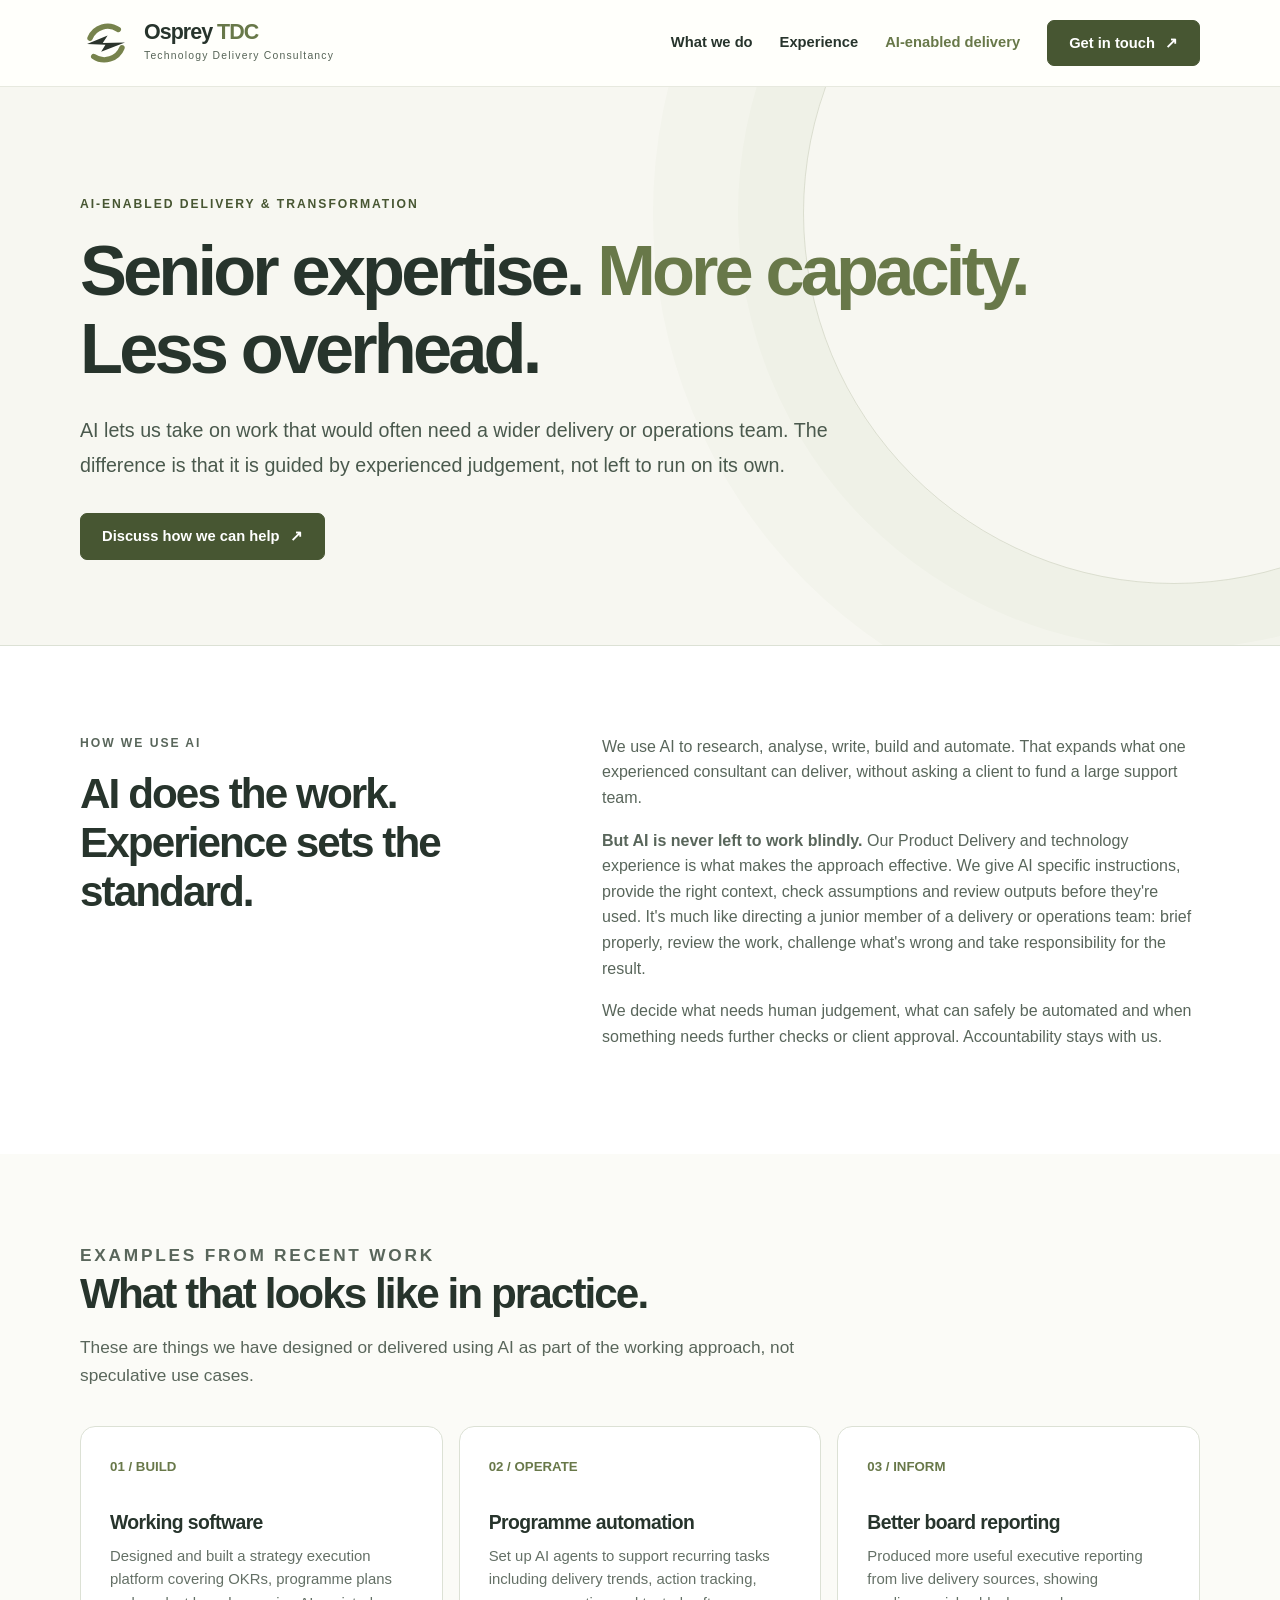
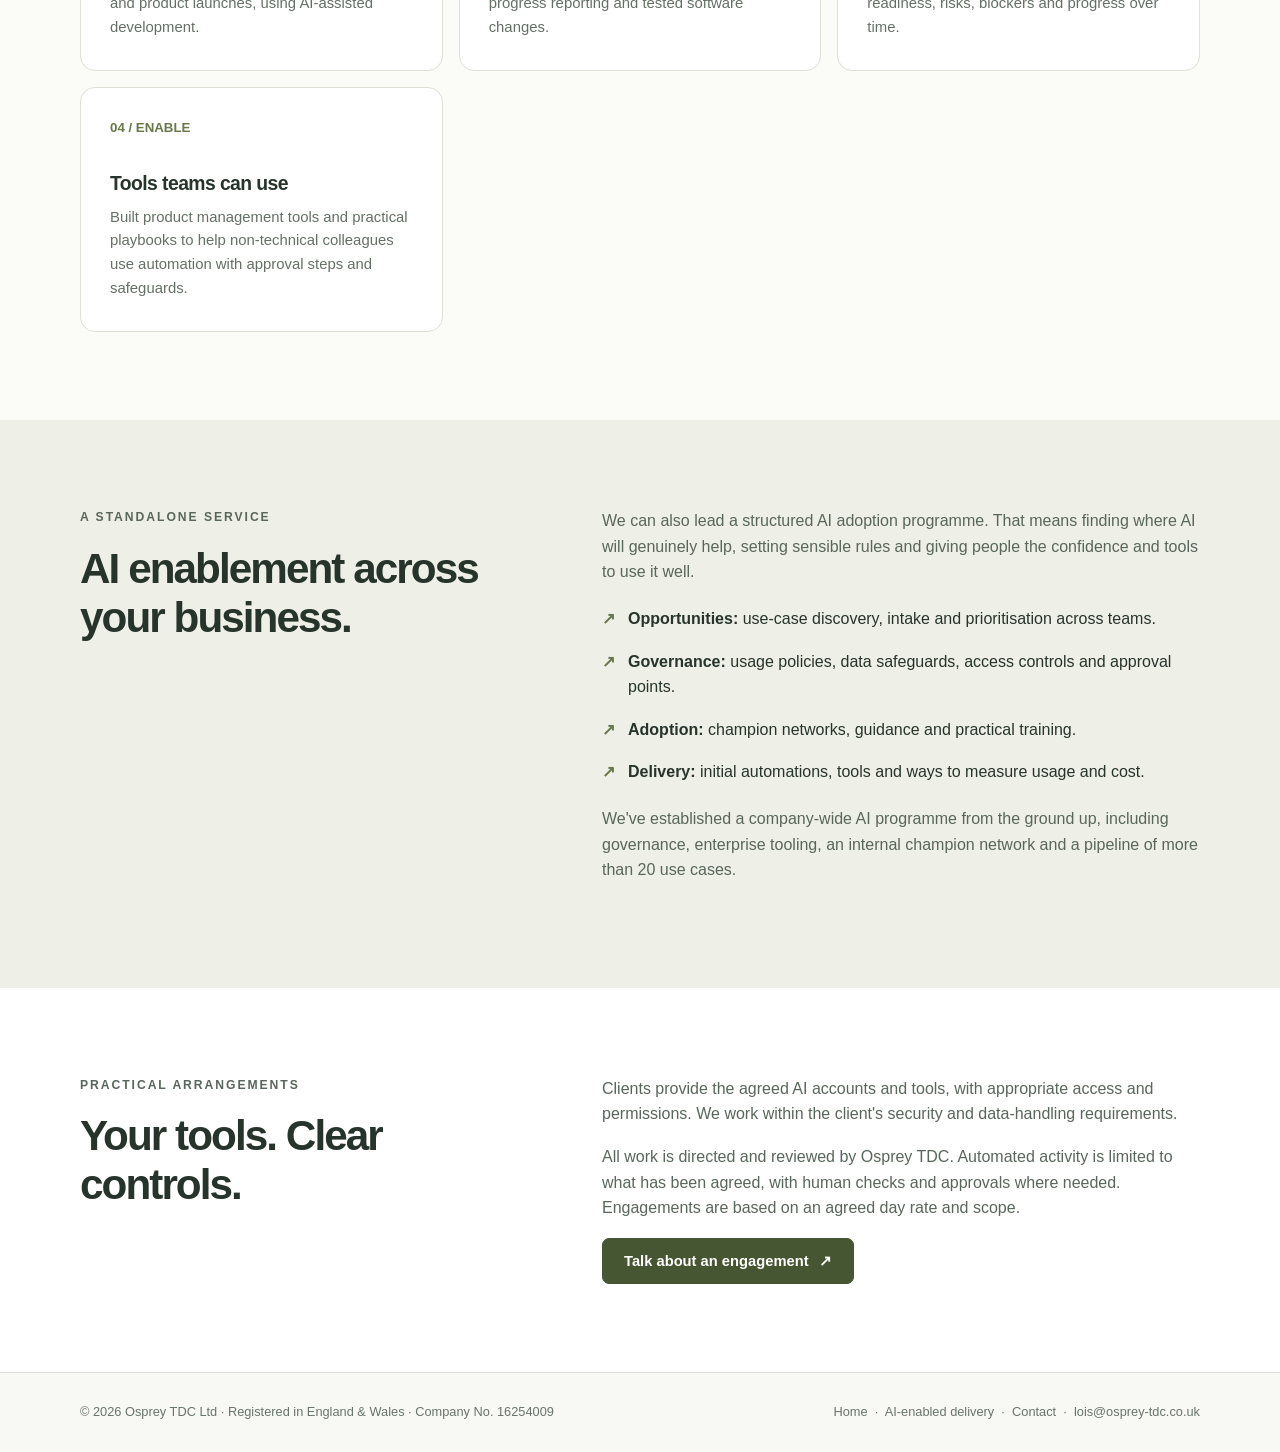
==== ai.html @ f030b1d0 "Updates to site Amends to language and content plus a new page for AI work" ====
<!doctype html>
<html lang="en-GB">
<head>
  <meta charset="utf-8">
  <meta name="viewport" content="width=device-width, initial-scale=1">
  <title>AI-Enabled Delivery & Transformation | Osprey TDC</title>
  <meta name="description" content="Experienced Product Delivery leadership with AI-enabled execution, plus practical AI enablement programmes for growing technology businesses.">
  <meta name="theme-color" content="#f7f7f1">
  <link rel="canonical" href="https://osprey-tdc.co.uk/ai.html">
  <link rel="icon" type="image/svg+xml" href="favicon.svg">
  <link rel="stylesheet" href="styles.css">
</head>
<body>
<a class="skip" href="#main">Skip to content</a>
<header class="header"><div class="container head-inner">
  <a class="brand" href="index.html" aria-label="Osprey TDC home"><img src="logo-mark.svg" alt="" width="52" height="52"><span><span class="brand-main">Osprey <em>TDC</em></span><span class="brand-sub">Technology Delivery Consultancy</span></span></a>
  <nav class="nav" aria-label="Main navigation"><a href="index.html#services">What we do</a><a href="index.html#experience">Experience</a><a href="ai.html" aria-current="page">AI-enabled delivery</a><a class="btn" href="contact.html">Get in touch <span aria-hidden="true">↗</span></a></nav>
</div></header>
<main id="main">
<section class="hero ai-hero"><div class="container">
  <p class="eyebrow">AI-enabled delivery & transformation</p>
  <h1>Senior expertise. <span>More capacity.</span> Less overhead.</h1>
  <p class="hero-desc">AI lets us take on work that would often need a wider delivery or operations team. The difference is that it is guided by experienced judgement, not left to run on its own.</p>
  <div class="actions"><a class="btn" href="contact.html">Discuss how we can help <span aria-hidden="true">↗</span></a></div>
</div></section>
<section class="section" id="approach"><div class="container split"><div><p class="eyebrow">How we use AI</p><h2>AI does the work. Experience sets the standard.</h2></div><div>
  <p>We use AI to research, analyse, write, build and automate. That expands what one experienced consultant can deliver, without asking a client to fund a large support team.</p>
  <p><strong>But AI is never left to work blindly.</strong> Our Product Delivery and technology experience is what makes the approach effective. We give AI specific instructions, provide the right context, check assumptions and review outputs before they're used. It's much like directing a junior member of a delivery or operations team: brief properly, review the work, challenge what's wrong and take responsibility for the result.</p>
  <p>We decide what needs human judgement, what can safely be automated and when something needs further checks or client approval. Accountability stays with us.</p>
</div></div></section>
<section class="section light"><div class="container"><div class="section-heading"><p class="eyebrow">Examples from recent work</p><h2>What that looks like in practice.</h2><p>These are things we have designed or delivered using AI as part of the working approach, not speculative use cases.</p></div>
<div class="services">
  <article class="service"><span class="number">01 / BUILD</span><h3>Working software</h3><p>Designed and built a strategy execution platform covering OKRs, programme plans and product launches, using AI-assisted development.</p></article>
  <article class="service"><span class="number">02 / OPERATE</span><h3>Programme automation</h3><p>Set up AI agents to support recurring tasks including delivery trends, action tracking, progress reporting and tested software changes.</p></article>
  <article class="service"><span class="number">03 / INFORM</span><h3>Better board reporting</h3><p>Produced more useful executive reporting from live delivery sources, showing readiness, risks, blockers and progress over time.</p></article>
  <article class="service"><span class="number">04 / ENABLE</span><h3>Tools teams can use</h3><p>Built product management tools and practical playbooks to help non-technical colleagues use automation with approval steps and safeguards.</p></article>
</div></div></section>
<section class="section olive-wash"><div class="container split"><div><p class="eyebrow">A standalone service</p><h2>AI enablement across your business.</h2></div><div>
  <p>We can also lead a structured AI adoption programme. That means finding where AI will genuinely help, setting sensible rules and giving people the confidence and tools to use it well.</p>
  <ul class="checks">
    <li><strong>Opportunities:</strong> use-case discovery, intake and prioritisation across teams.</li>
    <li><strong>Governance:</strong> usage policies, data safeguards, access controls and approval points.</li>
    <li><strong>Adoption:</strong> champion networks, guidance and practical training.</li>
    <li><strong>Delivery:</strong> initial automations, tools and ways to measure usage and cost.</li>
  </ul>
  <p>We've established a company-wide AI programme from the ground up, including governance, enterprise tooling, an internal champion network and a pipeline of more than 20 use cases.</p>
</div></div></section>
<section class="section"><div class="container split"><div><p class="eyebrow">Practical arrangements</p><h2>Your tools. Clear controls.</h2></div><div>
  <p>Clients provide the agreed AI accounts and tools, with appropriate access and permissions. We work within the client's security and data-handling requirements.</p>
  <p>All work is directed and reviewed by Osprey TDC. Automated activity is limited to what has been agreed, with human checks and approvals where needed. Engagements are based on an agreed day rate and scope.</p>
  <a class="btn" href="contact.html">Talk about an engagement <span aria-hidden="true">↗</span></a>
</div></div></section>
</main>
<footer class="footer"><div class="container footer-inner"><span>© 2026 Osprey TDC Ltd · Registered in England &amp; Wales · Company No. 16254009</span><span><a href="index.html">Home</a> &nbsp;·&nbsp; <a href="ai.html">AI-enabled delivery</a> &nbsp;·&nbsp; <a href="contact.html">Contact</a> &nbsp;·&nbsp; <a href="mailto:lois@osprey-tdc.co.uk">lois@osprey-tdc.co.uk</a></span></div></footer>
</body>
</html>
---- styles.css ----
:root{--ink:#27342c;--ink2:#3b473e;--olive:#687849;--olive-dark:#475632;--cream:#f7f7f1;--cream2:#eeefe6;--paper:#fff;--line:#dce1d5;--muted:#657267;--radius:15px;--max:1120px;--shadow:0 22px 70px rgba(32,49,32,.07)}
*{box-sizing:border-box}html{scroll-behavior:smooth}body{margin:0;background:var(--paper);color:var(--ink);font-family:Inter,ui-sans-serif,-apple-system,BlinkMacSystemFont,"Segoe UI",sans-serif;line-height:1.6;-webkit-font-smoothing:antialiased}a{color:inherit}a:focus-visible,button:focus-visible{outline:3px solid var(--olive);outline-offset:4px} .container{width:min(calc(100% - 44px),var(--max));margin-inline:auto}.skip{position:absolute;top:-100px;left:16px;padding:10px;background:white;z-index:100}.skip:focus{top:10px}.eyebrow{text-transform:uppercase;font-size:.76rem;letter-spacing:.16em;font-weight:750;color:var(--olive-dark);margin:0 0 18px}.header{position:sticky;top:0;z-index:10;background:rgba(255,255,251,.95);backdrop-filter:blur(13px);border-bottom:1px solid #e7e9df}.head-inner{height:86px;display:flex;align-items:center;justify-content:space-between;gap:24px}.brand{display:inline-flex;align-items:center;gap:12px;text-decoration:none;white-space:nowrap}.brand img{width:52px;height:52px}.brand-main{display:block;font-size:1.34rem;letter-spacing:-.045em;font-weight:790;line-height:1.05}.brand-main em{font-style:normal;color:var(--olive)}.brand-sub{display:block;margin-top:4px;font-size:.65rem;letter-spacing:.115em;color:#566457}.nav{display:flex;align-items:center;gap:27px}.nav a{font-size:.92rem;text-decoration:none;font-weight:630}.nav a:not(.btn):hover{color:var(--olive)}.nav a[aria-current=page]:not(.btn){color:var(--olive-dark)}.btn{display:inline-flex;justify-content:center;align-items:center;gap:10px;background:var(--olive-dark);color:white!important;padding:12px 21px;border:1px solid var(--olive-dark);border-radius:7px;font-weight:710;font-size:.92rem;text-decoration:none;line-height:1.4;transition:background .2s,transform .2s}.btn:hover{background:var(--ink);transform:translateY(-1px)}.btn.secondary{background:transparent;color:var(--ink)!important;border-color:#aab39b}.btn.secondary:hover{background:#f1f3eb}.hero{position:relative;overflow:hidden;background:var(--cream);padding:108px 0 96px;border-bottom:1px solid var(--line)}.hero:after{content:"";position:absolute;right:-265px;top:-245px;height:740px;width:740px;border:1px solid rgba(104,120,73,.2);border-radius:50%;box-shadow:0 0 0 65px rgba(104,120,73,.025),0 0 0 150px rgba(104,120,73,.025);pointer-events:none}.hero .container{position:relative;z-index:1}.hero h1{font-size:clamp(2.65rem,5.5vw,5.1rem);line-height:1.1;letter-spacing:-.055em;max-width:950px;margin:0 0 26px;font-weight:760}.hero h1 span{color:var(--olive)}.hero-desc{font-size:clamp(1.05rem,1.65vw,1.23rem);max-width:730px;color:#4a594d;margin:0 0 31px;line-height:1.75}.actions{display:flex;flex-wrap:wrap;gap:12px}.proof{border-top:1px solid #dce1d5;margin-top:56px;padding-top:26px;display:grid;grid-template-columns:repeat(3,1fr);gap:28px;max-width:880px}.proof strong{font-size:1.55rem;line-height:1.2;display:block;letter-spacing:-.04em}.proof small{font-size:.84rem;color:var(--muted);display:block;margin-top:6px}.section{padding:88px 0}.section.light{background:#fbfbf7}.section.olive-wash{background:var(--cream2)}.section-heading{max-width:780px;margin-bottom:37px}.section-heading h2,.section h2{font-size:clamp(2.05rem,3.3vw,3.25rem);line-height:1.16;letter-spacing:-.046em;margin:0 0 15px}.section-heading p,.lede{font-size:1.08rem;color:#59665b;margin:0;max-width:790px}.services{display:grid;grid-template-columns:repeat(3,minmax(0,1fr));gap:16px}.service{border:1px solid var(--line);padding:29px;background:white;border-radius:var(--radius);min-height:245px}.number{display:block;color:var(--olive);font-size:.83rem;font-weight:750;margin-bottom:32px}.service h3{margin:0 0 11px;font-size:1.21rem;letter-spacing:-.03em;line-height:1.25}.service p{color:#647066;margin:0;font-size:.93rem}.split{display:grid;grid-template-columns:.85fr 1.15fr;gap:80px;align-items:start}.split p{color:#59665b;margin:0 0 17px}.checks{padding:0;margin:21px 0;list-style:none;display:grid;gap:17px}.checks li{padding-left:26px;position:relative}.checks li:before{content:'↗';position:absolute;left:0;color:var(--olive);font-weight:bold}.work{display:grid;grid-template-columns:1.3fr 1fr 1fr;gap:16px}.work-card{padding:28px;border:1px solid var(--line);border-radius:var(--radius);background:white}.work-card.feature{background:#eef0e5;border-color:#d5dbca}.work-card .meta{color:var(--olive-dark);text-transform:uppercase;letter-spacing:.12em;font-size:.73rem;font-weight:760}.work-card h3{font-size:1.35rem;letter-spacing:-.035em;line-height:1.25;margin:12px 0}.work-card p{font-size:.93rem;color:#5b695c;margin:0 0 14px}.work-card ul{padding-left:19px;color:#48574a;font-size:.9rem;margin:10px 0 0}.work-card li{margin:0 0 10px}.work-card .foot{font-size:.76rem;color:#647064;margin-top:14px}.credentials{display:grid;grid-template-columns:1fr 1fr;gap:25px;align-items:stretch}.credentials .panel{padding:32px;border-radius:var(--radius);border:1px solid var(--line);background:white}.credentials h3{margin:0 0 14px;font-size:1.45rem;letter-spacing:-.035em}.credentials p{margin:0;color:#5a675b}.credentials .fact{font-weight:760;color:var(--ink);margin-bottom:16px}.engagement{display:grid;grid-template-columns:1fr 1fr;gap:45px;align-items:center}.engagement p{color:#59675c}.terms{background:white;border:1px solid var(--line);border-radius:var(--radius);padding:15px 27px}.term{padding:19px 0;border-bottom:1px solid var(--line)}.term:last-child{border-bottom:0}.term strong{display:block;font-size:1rem}.term span{display:block;color:var(--muted);font-size:.92rem;margin-top:4px}.cta{background:var(--ink);color:white;padding:64px 0}.cta-inner{display:flex;align-items:center;justify-content:space-between;gap:25px}.cta h2{font-size:clamp(1.8rem,3vw,2.8rem);line-height:1.2;letter-spacing:-.04em;max-width:700px;margin:0}.cta p{color:#d4dfd5;margin:11px 0 0}.cta .btn{background:#e7eccf;color:var(--ink)!important;border-color:#e7eccf;white-space:nowrap}.footer{background:#f8f9f4;border-top:1px solid var(--line);padding:29px 0}.footer-inner{display:flex;justify-content:space-between;align-items:center;gap:20px;flex-wrap:wrap;color:#68756a;font-size:.8rem}.footer a{text-decoration:none}.footer a:hover{text-decoration:underline}.contact-hero{padding:110px 0 95px;background:var(--cream);min-height:65vh}.contact-hero h1{font-size:clamp(2.7rem,5vw,4.8rem);letter-spacing:-.055em;line-height:1.1;margin:0 0 22px}.contact-grid{display:grid;grid-template-columns:1.1fr .9fr;gap:60px;align-items:start}.contact-copy>p:not(.eyebrow){font-size:1.11rem;color:#59665b;max-width:600px}.email-block{background:white;border:1px solid var(--line);border-radius:var(--radius);padding:30px;box-shadow:var(--shadow)}.email-block h2{font-size:1.35rem;margin:0 0 10px}.email-block p{color:var(--muted);margin:0 0 22px}.email-block .email{display:block;word-break:break-word;font-weight:740;font-size:1.08rem;margin-bottom:20px;color:var(--ink)}.small{font-size:.83rem!important}.print-only{display:none}@media(max-width:800px){.head-inner{height:74px}.nav{gap:16px}.nav a{font-size:.83rem}.nav a[href="index.html#experience"]{display:none}.hero{padding:78px 0 72px}.proof{grid-template-columns:1fr 1fr}.services,.work{grid-template-columns:1fr 1fr}.work-card.feature{grid-column:span 2}.split{grid-template-columns:1fr;gap:27px}.engagement,.contact-grid{grid-template-columns:1fr;gap:27px}.cta-inner{align-items:start;flex-direction:column}.section{padding:64px 0}}@media(max-width:550px){.container{width:min(calc(100% - 32px),var(--max))}.brand{gap:7px}.brand img{width:42px;height:42px}.brand-main{font-size:1.1rem}.brand-sub{font-size:.48rem}.nav{gap:10px}.nav a[href="index.html#services"]{display:none}.nav a.btn{padding:9px 12px}.hero{padding:66px 0}.hero h1{font-size:2.65rem}.proof{grid-template-columns:1fr;gap:15px}.proof>div{border-bottom:1px solid #dce1d5;padding-bottom:12px}.services,.work,.credentials{grid-template-columns:1fr}.work-card.feature{grid-column:auto}.section{padding:55px 0}.service{min-height:auto}.cta{padding:49px 0}.contact-hero{padding:70px 0}.email-block{padding:22px}}@media(prefers-reduced-motion:reduce){html{scroll-behavior:auto}*,*:before,*:after{transition:none!important}}@media print{.header,.cta,.footer,.actions{display:none}.section{padding:20px 0}.hero{padding:25px 0}.service,.work-card{break-inside:avoid}}

/* AI capabilities page */
.ai-hero { padding-bottom: 85px; }
.ai-hero .hero-desc { max-width: 790px; }
.nav a[aria-current='page']:not(.btn) { color: var(--olive, #687843); font-weight: 700; }
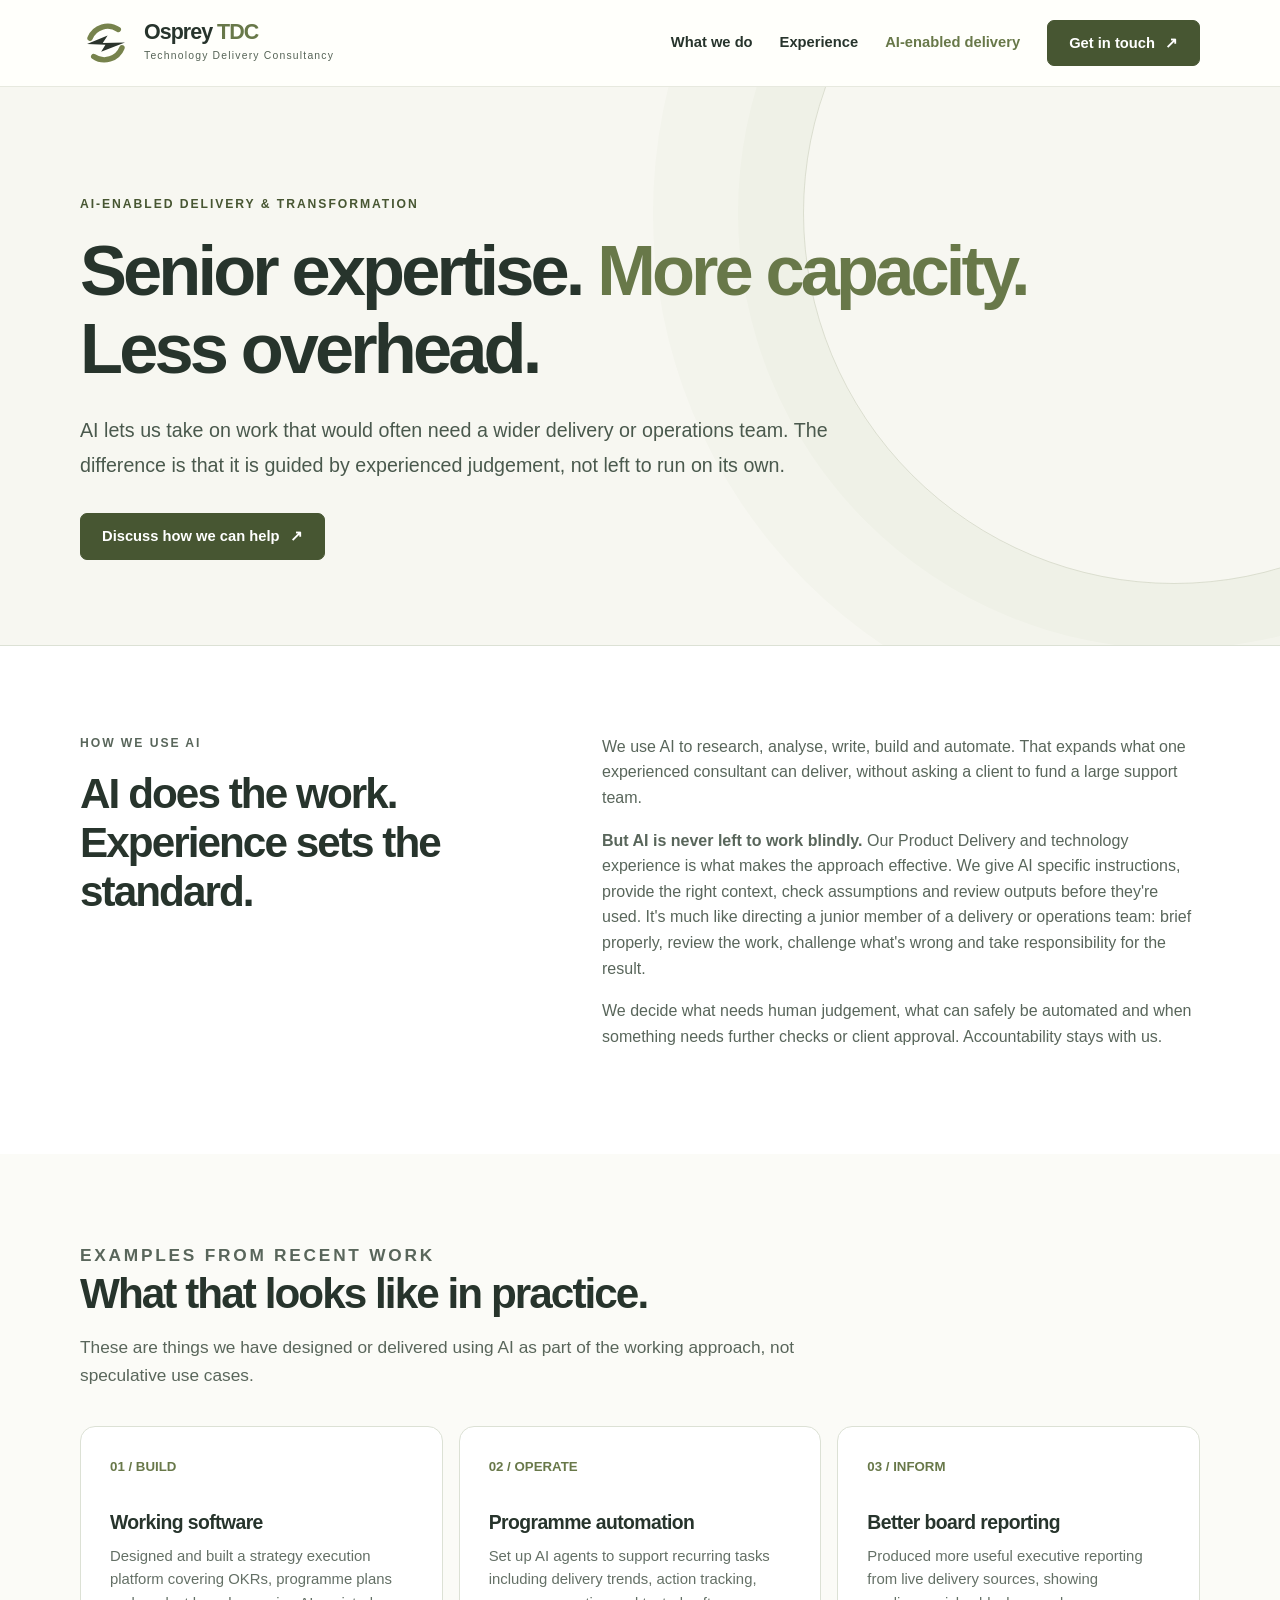
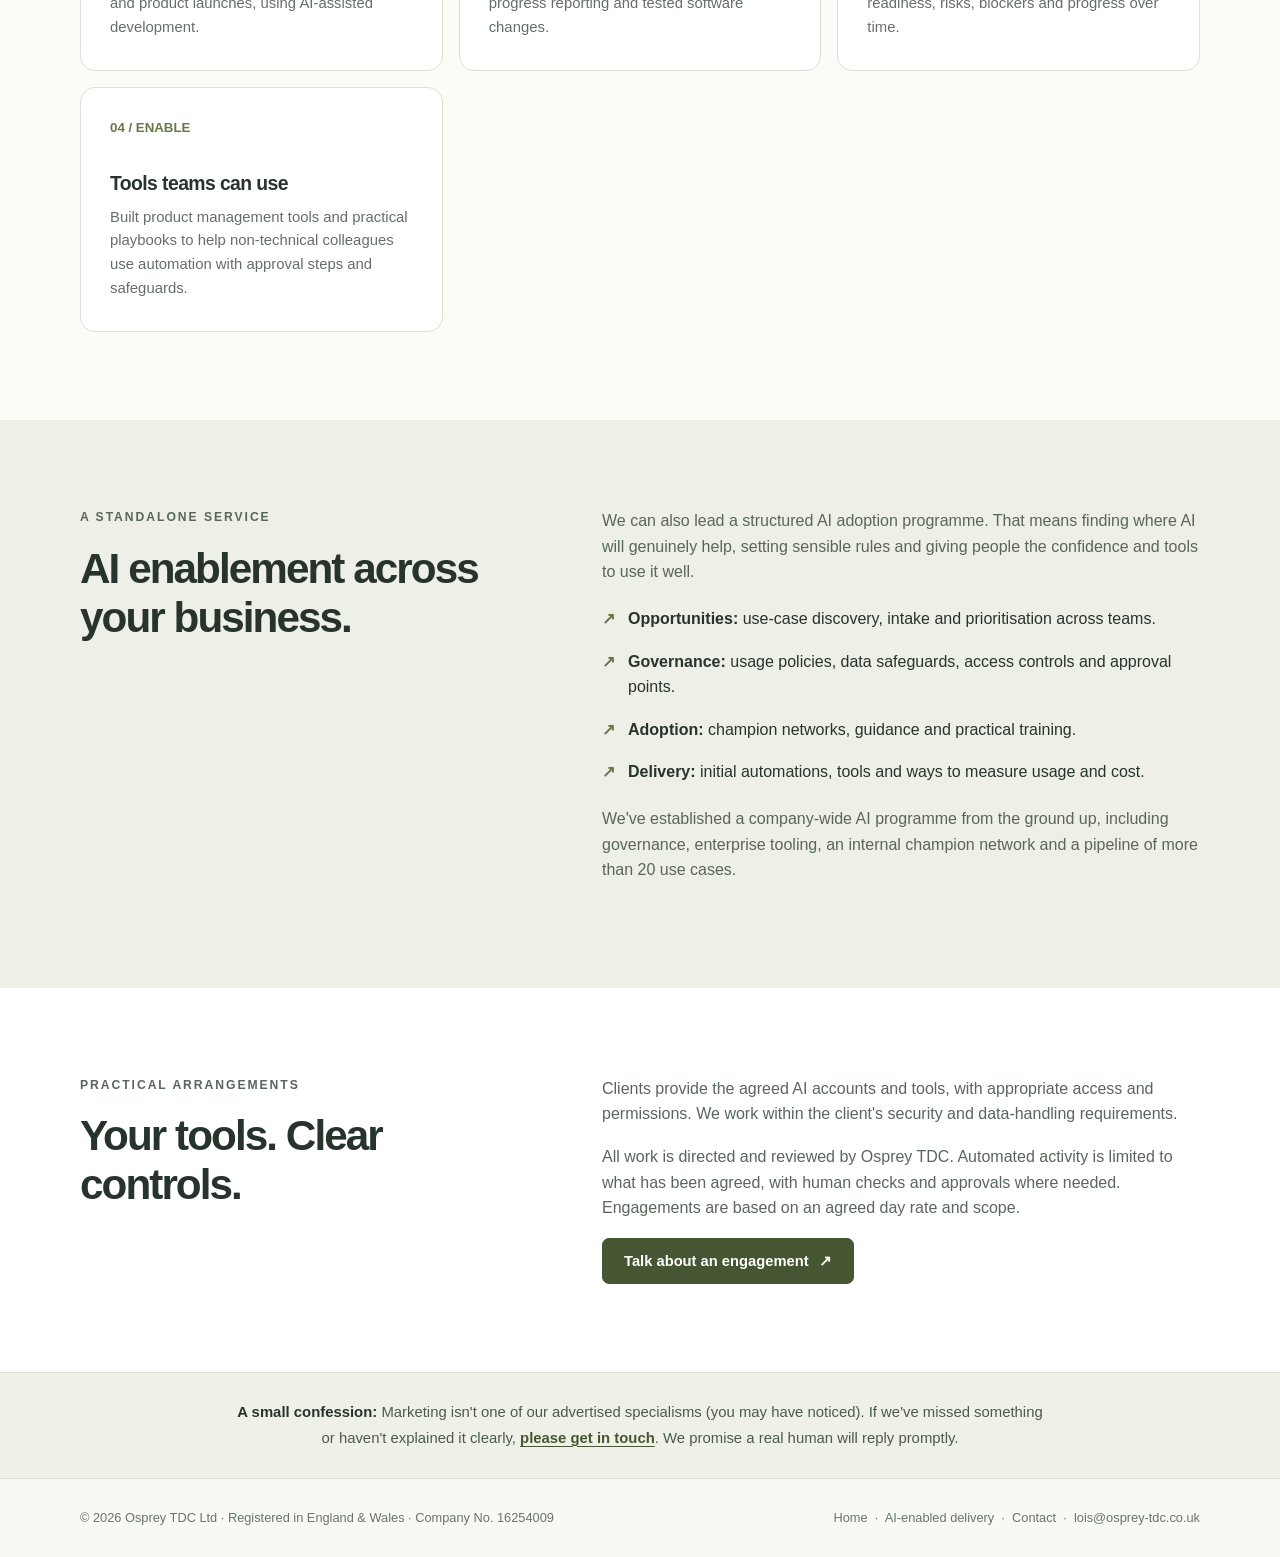
==== commit 54ed9518: "SEO + content changes" ====
--- a/ai.html
+++ b/ai.html
@@ -3,12 +3,20 @@
 <head>
   <meta charset="utf-8">
   <meta name="viewport" content="width=device-width, initial-scale=1">
-  <title>AI-Enabled Delivery & Transformation | Osprey TDC</title>
-  <meta name="description" content="Experienced Product Delivery leadership with AI-enabled execution, plus practical AI enablement programmes for growing technology businesses.">
+  <title>AI-Enabled Delivery & AI Adoption Consulting | Osprey TDC</title>
+  <meta name="description" content="Practical AI-enabled delivery and company-wide AI enablement. Experienced human oversight, automation, working software and clear governance.">
   <meta name="theme-color" content="#f7f7f1">
   <link rel="canonical" href="https://osprey-tdc.co.uk/ai.html">
   <link rel="icon" type="image/svg+xml" href="favicon.svg">
   <link rel="stylesheet" href="styles.css">
+
+  <meta property="og:type" content="website">
+  <meta property="og:site_name" content="Osprey TDC">
+  <meta property="og:title" content="AI-Enabled Delivery & AI Adoption Consulting | Osprey TDC">
+  <meta property="og:description" content="Practical AI-enabled delivery and company-wide AI enablement. Experienced human oversight, automation, working software and clear governance.">
+  <meta property="og:url" content="https://osprey-tdc.co.uk/ai.html">
+  <meta name="twitter:card" content="summary">
+  <script type="application/ld+json">{"@context":"https://schema.org","@type":"Organization","name":"Osprey TDC Ltd","legalName":"Osprey TDC Ltd","url":"https://osprey-tdc.co.uk/","email":"lois@osprey-tdc.co.uk","description":"Independent consultancy specialising in Product Delivery leadership, operating model improvement, transformation and practical AI-enabled execution.","identifier":{"@type":"PropertyValue","propertyID":"UK Companies House","value":"16254009"},"areaServed":"Worldwide","location":{"@type":"Place","address":{"@type":"PostalAddress","addressRegion":"Hampshire","addressCountry":"GB"}}}</script>
 </head>
 <body>
 <a class="skip" href="#main">Skip to content</a>
@@ -51,6 +59,7 @@
   <a class="btn" href="contact.html">Talk about an engagement <span aria-hidden="true">↗</span></a>
 </div></div></section>
 </main>
+<aside class="human-note" aria-label="A note from Osprey TDC"><div class="container"><p><strong>A small confession:</strong> Marketing isn't one of our advertised specialisms (you may have noticed). If we've missed something or haven't explained it clearly, <a href="contact.html">please get in touch</a>. We promise a real human will reply promptly.</p></div></aside>
 <footer class="footer"><div class="container footer-inner"><span>© 2026 Osprey TDC Ltd · Registered in England &amp; Wales · Company No. 16254009</span><span><a href="index.html">Home</a> &nbsp;·&nbsp; <a href="ai.html">AI-enabled delivery</a> &nbsp;·&nbsp; <a href="contact.html">Contact</a> &nbsp;·&nbsp; <a href="mailto:lois@osprey-tdc.co.uk">lois@osprey-tdc.co.uk</a></span></div></footer>
 </body>
 </html>
--- a/styles.css
+++ b/styles.css
@@ -5,3 +5,10 @@
 .ai-hero { padding-bottom: 85px; }
 .ai-hero .hero-desc { max-width: 790px; }
 .nav a[aria-current='page']:not(.btn) { color: var(--olive, #687843); font-weight: 700; }
+
+/* Light-hearted note above the legal footer */
+.human-note{background:#eff1e8;border-top:1px solid var(--line);padding:27px 0}
+.human-note p{max-width:820px;margin:0 auto;text-align:center;color:#4c5a4c;font-size:.93rem;line-height:1.7}
+.human-note strong{color:var(--ink)}
+.human-note a{color:var(--olive-dark);text-underline-offset:3px;font-weight:650}
+@media print{.human-note{display:none}}
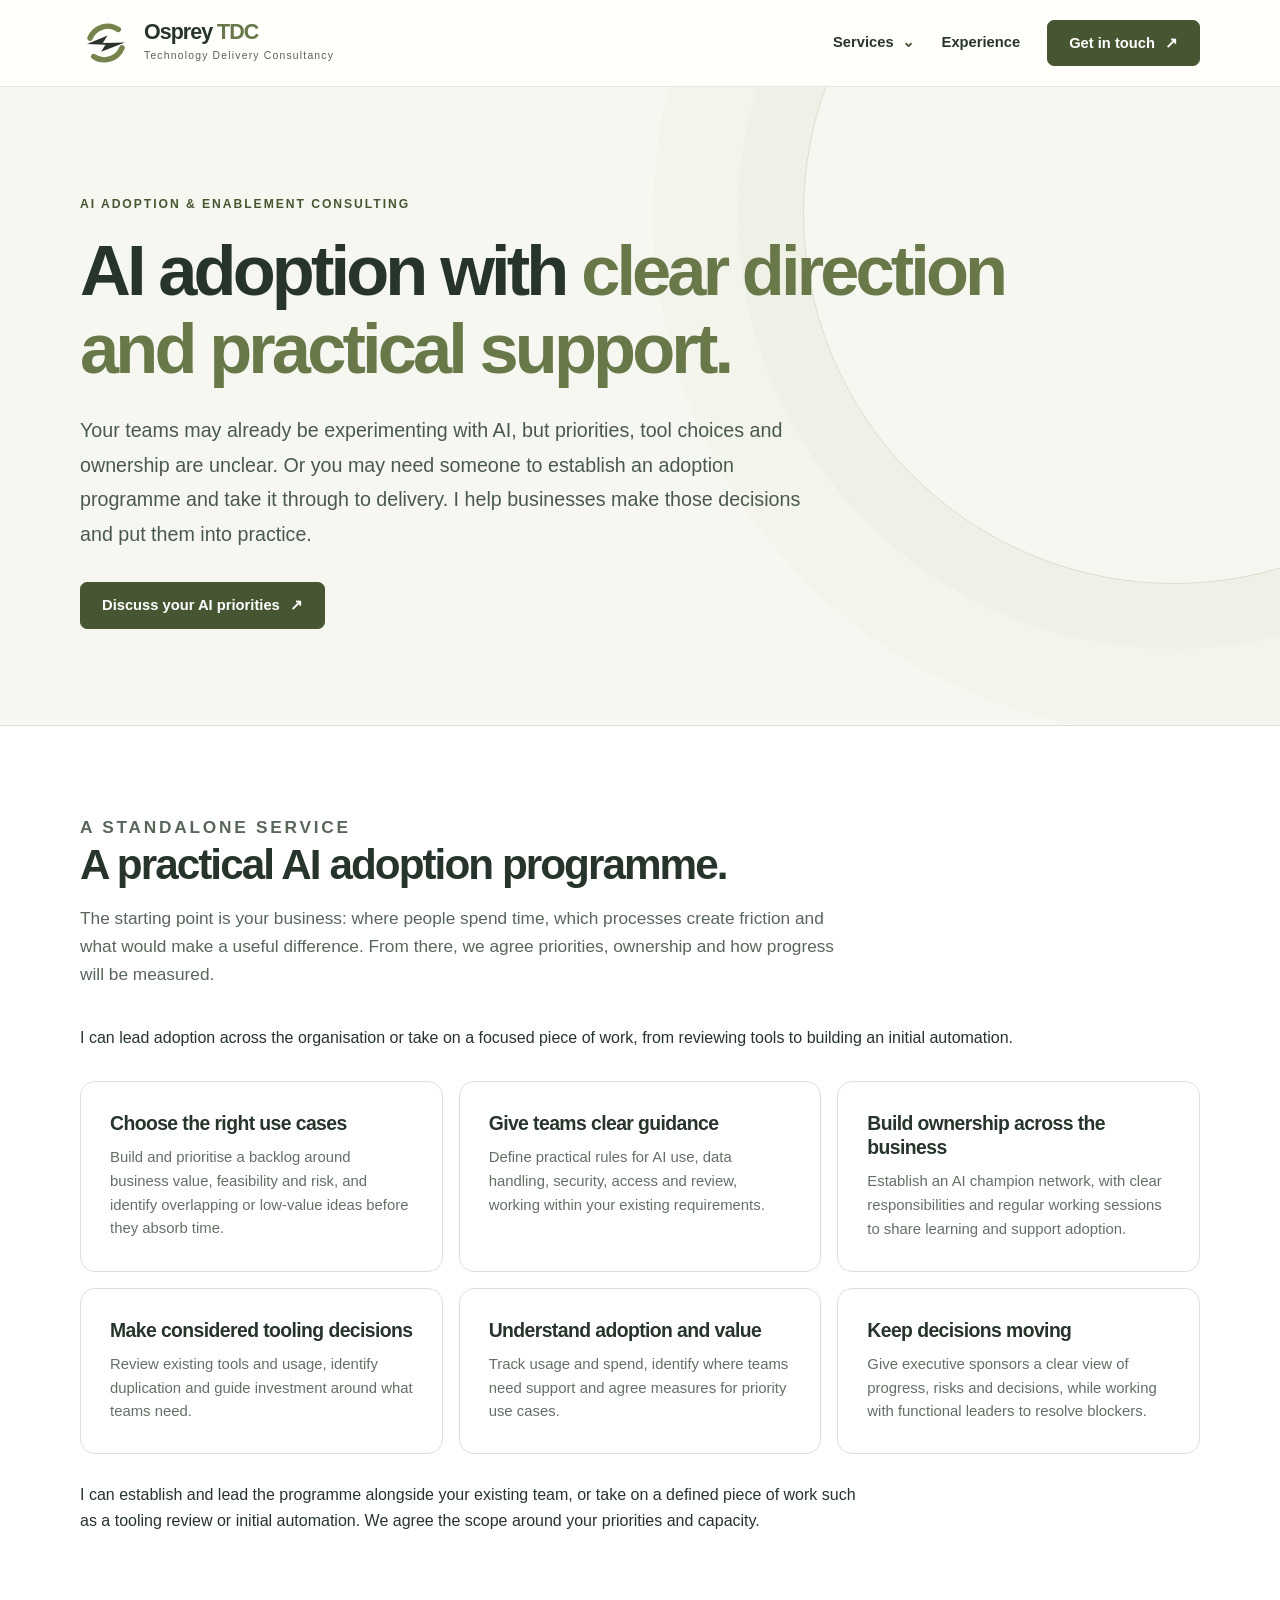
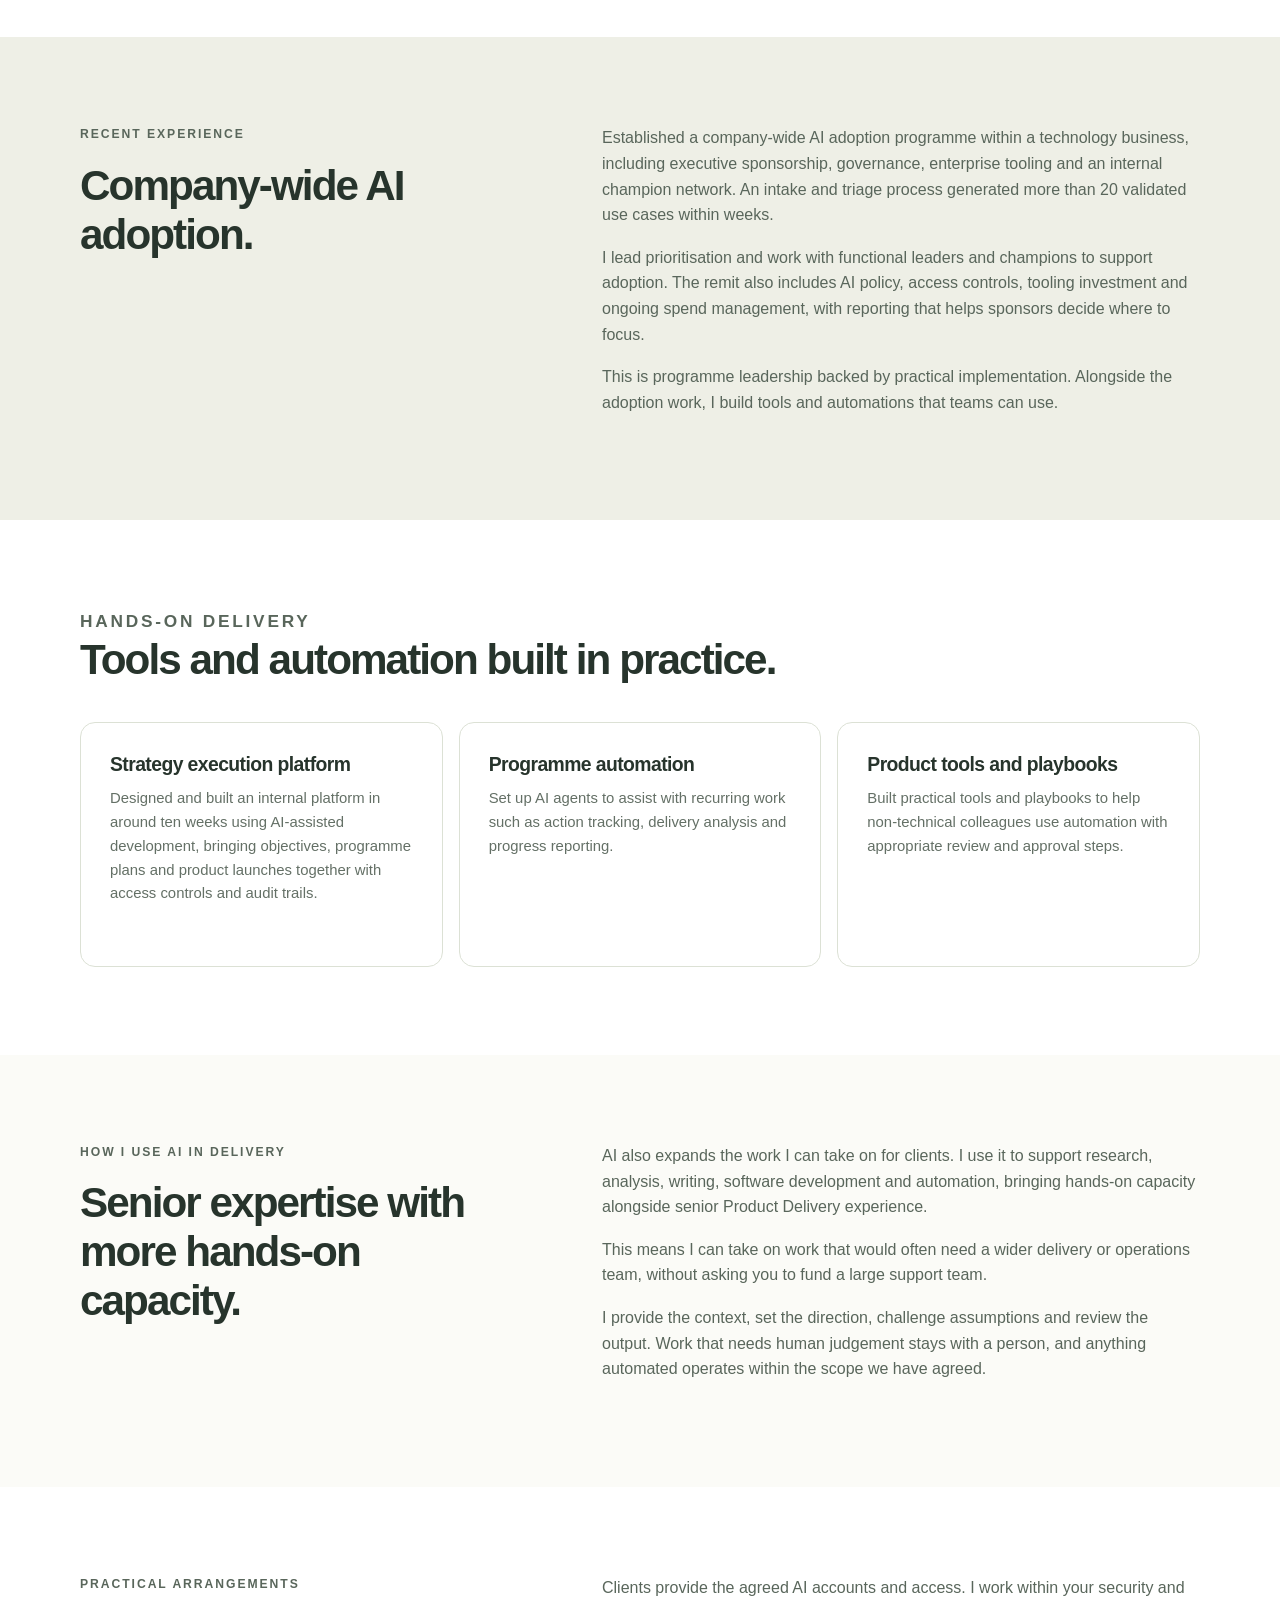
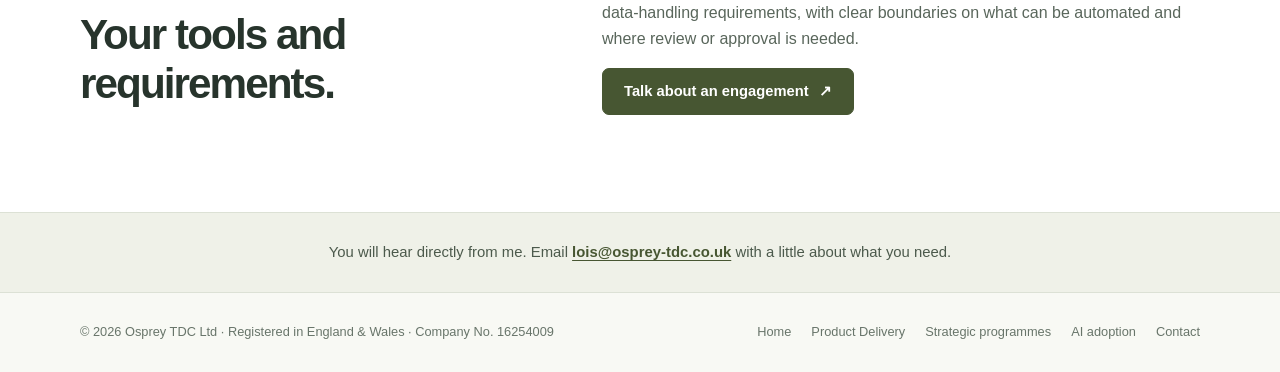
==== commit 570896f1: "Clarify Product Delivery and change services, add AI adoption examples" ====
--- a/ai.html
+++ b/ai.html
@@ -1,65 +1,185 @@
 <!doctype html>
 <html lang="en-GB">
 <head>
-  <meta charset="utf-8">
-  <meta name="viewport" content="width=device-width, initial-scale=1">
-  <title>AI-Enabled Delivery & AI Adoption Consulting | Osprey TDC</title>
-  <meta name="description" content="Practical AI-enabled delivery and company-wide AI enablement. Experienced human oversight, automation, working software and clear governance.">
-  <meta name="theme-color" content="#f7f7f1">
-  <link rel="canonical" href="https://osprey-tdc.co.uk/ai.html">
-  <link rel="icon" type="image/svg+xml" href="favicon.svg">
-  <link rel="stylesheet" href="styles.css">
-
-  <meta property="og:type" content="website">
-  <meta property="og:site_name" content="Osprey TDC">
-  <meta property="og:title" content="AI-Enabled Delivery & AI Adoption Consulting | Osprey TDC">
-  <meta property="og:description" content="Practical AI-enabled delivery and company-wide AI enablement. Experienced human oversight, automation, working software and clear governance.">
-  <meta property="og:url" content="https://osprey-tdc.co.uk/ai.html">
-  <meta name="twitter:card" content="summary">
-  <script type="application/ld+json">{"@context":"https://schema.org","@type":"Organization","name":"Osprey TDC Ltd","legalName":"Osprey TDC Ltd","url":"https://osprey-tdc.co.uk/","email":"lois@osprey-tdc.co.uk","description":"Independent consultancy specialising in Product Delivery leadership, operating model improvement, transformation and practical AI-enabled execution.","identifier":{"@type":"PropertyValue","propertyID":"UK Companies House","value":"16254009"},"areaServed":"Worldwide","location":{"@type":"Place","address":{"@type":"PostalAddress","addressRegion":"Hampshire","addressCountry":"GB"}}}</script>
+<meta charset="utf-8">
+<meta name="viewport" content="width=device-width, initial-scale=1">
+<title>AI Adoption &amp; Enablement Consulting | Osprey TDC</title>
+<meta name="description" content="Practical AI adoption programmes covering use cases, governance, tools, champions and measurement. Experienced leadership with hands-on delivery support.">
+<meta name="theme-color" content="#f7f7f1">
+<link rel="canonical" href="https://osprey-tdc.co.uk/ai.html">
+<link rel="icon" type="image/svg+xml" href="favicon.svg">
+<link rel="stylesheet" href="styles.css">
+<meta property="og:type" content="website">
+<meta property="og:site_name" content="Osprey TDC">
+<meta property="og:title" content="AI Adoption &amp; Enablement Consulting | Osprey TDC">
+<meta property="og:description" content="Practical AI adoption programmes covering use cases, governance, tools, champions and measurement. Experienced leadership with hands-on delivery support.">
+<meta property="og:url" content="https://osprey-tdc.co.uk/ai.html">
+<meta name="twitter:card" content="summary">
+<meta name="twitter:title" content="AI Adoption &amp; Enablement Consulting | Osprey TDC">
+<meta name="twitter:description" content="Practical AI adoption programmes covering use cases, governance, tools, champions and measurement. Experienced leadership with hands-on delivery support.">
+<script type="application/ld+json">{"@context": "https://schema.org", "@type": "Organization", "name": "Osprey TDC Ltd", "legalName": "Osprey TDC Ltd", "url": "https://osprey-tdc.co.uk/", "email": "lois@osprey-tdc.co.uk", "description": "Independent Product Delivery and change consultancy providing fractional leadership, operating model improvements and strategic programme leadership, including AI adoption.", "identifier": {"@type": "PropertyValue", "propertyID": "UK Companies House", "value": "16254009"}, "founder": {"@type": "Person", "name": "Lois Coulthard", "sameAs": "https://www.linkedin.com/in/misslc/"}, "areaServed": "Worldwide", "location": {"@type": "Place", "address": {"@type": "PostalAddress", "addressRegion": "Hampshire", "addressCountry": "GB"}}}</script>
 </head>
 <body>
 <a class="skip" href="#main">Skip to content</a>
-<header class="header"><div class="container head-inner">
-  <a class="brand" href="index.html" aria-label="Osprey TDC home"><img src="logo-mark.svg" alt="" width="52" height="52"><span><span class="brand-main">Osprey <em>TDC</em></span><span class="brand-sub">Technology Delivery Consultancy</span></span></a>
-  <nav class="nav" aria-label="Main navigation"><a href="index.html#services">What we do</a><a href="index.html#experience">Experience</a><a href="ai.html" aria-current="page">AI-enabled delivery</a><a class="btn" href="contact.html">Get in touch <span aria-hidden="true">↗</span></a></nav>
-</div></header>
+<header class="header">
+<div class="container head-inner">
+<a class="brand" href="index.html" aria-label="Osprey TDC home">
+<img src="logo-mark.svg" alt="" width="52" height="52">
+<span>
+<span class="brand-main">Osprey <em>TDC</em>
+</span>
+<span class="brand-sub">Technology Delivery Consultancy</span>
+</span>
+</a>
+<nav class="nav" aria-label="Main navigation">
+<details class="service-menu">
+<summary>Services</summary>
+<div class="service-menu-links">
+<a href="product-delivery.html">Product Delivery</a>
+<a href="index.html#programmes">Strategic programmes</a>
+<a href="ai.html" aria-current="page">AI adoption</a>
+</div>
+</details>
+<a href="index.html#experience">Experience</a>
+<a class="btn" href="contact.html">Get in touch <span aria-hidden="true">↗</span>
+</a>
+</nav>
+</div>
+</header>
 <main id="main">
-<section class="hero ai-hero"><div class="container">
-  <p class="eyebrow">AI-enabled delivery & transformation</p>
-  <h1>Senior expertise. <span>More capacity.</span> Less overhead.</h1>
-  <p class="hero-desc">AI lets us take on work that would often need a wider delivery or operations team. The difference is that it is guided by experienced judgement, not left to run on its own.</p>
-  <div class="actions"><a class="btn" href="contact.html">Discuss how we can help <span aria-hidden="true">↗</span></a></div>
-</div></section>
-<section class="section" id="approach"><div class="container split"><div><p class="eyebrow">How we use AI</p><h2>AI does the work. Experience sets the standard.</h2></div><div>
-  <p>We use AI to research, analyse, write, build and automate. That expands what one experienced consultant can deliver, without asking a client to fund a large support team.</p>
-  <p><strong>But AI is never left to work blindly.</strong> Our Product Delivery and technology experience is what makes the approach effective. We give AI specific instructions, provide the right context, check assumptions and review outputs before they're used. It's much like directing a junior member of a delivery or operations team: brief properly, review the work, challenge what's wrong and take responsibility for the result.</p>
-  <p>We decide what needs human judgement, what can safely be automated and when something needs further checks or client approval. Accountability stays with us.</p>
-</div></div></section>
-<section class="section light"><div class="container"><div class="section-heading"><p class="eyebrow">Examples from recent work</p><h2>What that looks like in practice.</h2><p>These are things we have designed or delivered using AI as part of the working approach, not speculative use cases.</p></div>
+<section class="hero">
+<div class="container">
+<p class="eyebrow">AI adoption &amp; enablement consulting</p>
+<h1>AI adoption with <span>clear direction and practical support.</span>
+</h1>
+<p class="hero-desc">Your teams may already be experimenting with AI, but priorities, tool choices and ownership are unclear. Or you may need someone to establish an adoption programme and take it through to delivery. I help businesses make those decisions and put them into practice.</p>
+<div class="actions">
+<a class="btn" href="contact.html">Discuss your AI priorities <span aria-hidden="true">↗</span>
+</a>
+</div>
+</div>
+</section>
+<section class="section ">
+<div class="container">
+<div class="section-heading">
+<p class="eyebrow">A standalone service</p>
+<h2>A practical AI adoption programme.</h2>
+<p>The starting point is your business: where people spend time, which processes create friction and what would make a useful difference. From there, we agree priorities, ownership and how progress will be measured.</p>
+</div>
+<p>I can lead adoption across the organisation or take on a focused piece of work, from reviewing tools to building an initial automation.</p>
+<div class="services service-list">
+<article class="service">
+<h3>Choose the right use cases</h3>
+<p>Build and prioritise a backlog around business value, feasibility and risk, and identify overlapping or low-value ideas before they absorb time.</p>
+</article>
+<article class="service">
+<h3>Give teams clear guidance</h3>
+<p>Define practical rules for AI use, data handling, security, access and review, working within your existing requirements.</p>
+</article>
+<article class="service">
+<h3>Build ownership across the business</h3>
+<p>Establish an AI champion network, with clear responsibilities and regular working sessions to share learning and support adoption.</p>
+</article>
+<article class="service">
+<h3>Make considered tooling decisions</h3>
+<p>Review existing tools and usage, identify duplication and guide investment around what teams need.</p>
+</article>
+<article class="service">
+<h3>Understand adoption and value</h3>
+<p>Track usage and spend, identify where teams need support and agree measures for priority use cases.</p>
+</article>
+<article class="service">
+<h3>Keep decisions moving</h3>
+<p>Give executive sponsors a clear view of progress, risks and decisions, while working with functional leaders to resolve blockers.</p>
+</article>
+</div>
+<p class="after-grid">I can establish and lead the programme alongside your existing team, or take on a defined piece of work such as a tooling review or initial automation. We agree the scope around your priorities and capacity.</p>
+</div>
+</section>
+<section class="section olive-wash">
+<div class="container">
+<div class="split">
+<div>
+<p class="eyebrow">Recent experience</p>
+<h2>Company-wide AI adoption.</h2>
+</div>
+<div>
+<p>Established a company-wide AI adoption programme within a technology business, including executive sponsorship, governance, enterprise tooling and an internal champion network. An intake and triage process generated more than 20 validated use cases within weeks.</p>
+<p>I lead prioritisation and work with functional leaders and champions to support adoption. The remit also includes AI policy, access controls, tooling investment and ongoing spend management, with reporting that helps sponsors decide where to focus.</p>
+<p>This is programme leadership backed by practical implementation. Alongside the adoption work, I build tools and automations that teams can use.</p>
+</div>
+</div>
+</div>
+</section>
+<section class="section ">
+<div class="container">
+<div class="section-heading">
+<p class="eyebrow">Hands-on delivery</p>
+<h2>Tools and automation built in practice.</h2>
+</div>
 <div class="services">
-  <article class="service"><span class="number">01 / BUILD</span><h3>Working software</h3><p>Designed and built a strategy execution platform covering OKRs, programme plans and product launches, using AI-assisted development.</p></article>
-  <article class="service"><span class="number">02 / OPERATE</span><h3>Programme automation</h3><p>Set up AI agents to support recurring tasks including delivery trends, action tracking, progress reporting and tested software changes.</p></article>
-  <article class="service"><span class="number">03 / INFORM</span><h3>Better board reporting</h3><p>Produced more useful executive reporting from live delivery sources, showing readiness, risks, blockers and progress over time.</p></article>
-  <article class="service"><span class="number">04 / ENABLE</span><h3>Tools teams can use</h3><p>Built product management tools and practical playbooks to help non-technical colleagues use automation with approval steps and safeguards.</p></article>
-</div></div></section>
-<section class="section olive-wash"><div class="container split"><div><p class="eyebrow">A standalone service</p><h2>AI enablement across your business.</h2></div><div>
-  <p>We can also lead a structured AI adoption programme. That means finding where AI will genuinely help, setting sensible rules and giving people the confidence and tools to use it well.</p>
-  <ul class="checks">
-    <li><strong>Opportunities:</strong> use-case discovery, intake and prioritisation across teams.</li>
-    <li><strong>Governance:</strong> usage policies, data safeguards, access controls and approval points.</li>
-    <li><strong>Adoption:</strong> champion networks, guidance and practical training.</li>
-    <li><strong>Delivery:</strong> initial automations, tools and ways to measure usage and cost.</li>
-  </ul>
-  <p>We've established a company-wide AI programme from the ground up, including governance, enterprise tooling, an internal champion network and a pipeline of more than 20 use cases.</p>
-</div></div></section>
-<section class="section"><div class="container split"><div><p class="eyebrow">Practical arrangements</p><h2>Your tools. Clear controls.</h2></div><div>
-  <p>Clients provide the agreed AI accounts and tools, with appropriate access and permissions. We work within the client's security and data-handling requirements.</p>
-  <p>All work is directed and reviewed by Osprey TDC. Automated activity is limited to what has been agreed, with human checks and approvals where needed. Engagements are based on an agreed day rate and scope.</p>
-  <a class="btn" href="contact.html">Talk about an engagement <span aria-hidden="true">↗</span></a>
-</div></div></section>
+<article class="service">
+<h3>Strategy execution platform</h3>
+<p>Designed and built an internal platform in around ten weeks using AI-assisted development, bringing objectives, programme plans and product launches together with access controls and audit trails.</p>
+</article>
+<article class="service">
+<h3>Programme automation</h3>
+<p>Set up AI agents to assist with recurring work such as action tracking, delivery analysis and progress reporting.</p>
+</article>
+<article class="service">
+<h3>Product tools and playbooks</h3>
+<p>Built practical tools and playbooks to help non-technical colleagues use automation with appropriate review and approval steps.</p>
+</article>
+</div>
+</div>
+</section>
+<section class="section light">
+<div class="container">
+<div class="split">
+<div>
+<p class="eyebrow">How I use AI in delivery</p>
+<h2>Senior expertise with more hands-on capacity.</h2>
+</div>
+<div>
+<p>AI also expands the work I can take on for clients. I use it to support research, analysis, writing, software development and automation, bringing hands-on capacity alongside senior Product Delivery experience.</p>
+<p>This means I can take on work that would often need a wider delivery or operations team, without asking you to fund a large support team.</p>
+<p>I provide the context, set the direction, challenge assumptions and review the output. Work that needs human judgement stays with a person, and anything automated operates within the scope we have agreed.</p>
+</div>
+</div>
+</div>
+</section>
+<section class="section ">
+<div class="container">
+<div class="split">
+<div>
+<p class="eyebrow">Practical arrangements</p>
+<h2>Your tools and requirements.</h2>
+</div>
+<div>
+<p>Clients provide the agreed AI accounts and access. I work within your security and data-handling requirements, with clear boundaries on what can be automated and where review or approval is needed.</p>
+<a class="btn" href="contact.html">Talk about an engagement <span aria-hidden="true">↗</span>
+</a>
+</div>
+</div>
+</div>
+</section>
 </main>
-<aside class="human-note" aria-label="A note from Osprey TDC"><div class="container"><p><strong>A small confession:</strong> Marketing isn't one of our advertised specialisms (you may have noticed). If we've missed something or haven't explained it clearly, <a href="contact.html">please get in touch</a>. We promise a real human will reply promptly.</p></div></aside>
-<footer class="footer"><div class="container footer-inner"><span>© 2026 Osprey TDC Ltd · Registered in England &amp; Wales · Company No. 16254009</span><span><a href="index.html">Home</a> &nbsp;·&nbsp; <a href="ai.html">AI-enabled delivery</a> &nbsp;·&nbsp; <a href="contact.html">Contact</a> &nbsp;·&nbsp; <a href="mailto:lois@osprey-tdc.co.uk">lois@osprey-tdc.co.uk</a></span></div></footer>
+<aside class="human-note" aria-label="A note from Osprey TDC">
+<div class="container">
+<p>You will hear directly from me. Email <a href="mailto:lois@osprey-tdc.co.uk">lois@osprey-tdc.co.uk</a> with a little about what you need.</p>
+</div>
+</aside>
+<footer class="footer">
+<div class="container footer-inner">
+<span>© 2026 Osprey TDC Ltd · Registered in England &amp; Wales · Company No. 16254009</span>
+<nav class="footer-links" aria-label="Footer navigation">
+<a href="index.html">Home</a>
+<a href="product-delivery.html">Product Delivery</a>
+<a href="index.html#programmes">Strategic programmes</a>
+<a href="ai.html">AI adoption</a>
+<a href="contact.html">Contact</a>
+</nav>
+</div>
+</footer>
 </body>
-</html>
+</html>
--- a/styles.css
+++ b/styles.css
@@ -12,3 +12,11 @@
 .human-note strong{color:var(--ink)}
 .human-note a{color:var(--olive-dark);text-underline-offset:3px;font-weight:650}
 @media print{.human-note{display:none}}
+
+/* Service navigation and the revised content structure */
+.service-menu{position:relative}.service-menu summary{cursor:pointer;font-size:.92rem;font-weight:630;padding:10px 0;list-style:none}.service-menu summary::-webkit-details-marker{display:none}.service-menu summary:after{content:'⌄';margin-left:8px;color:var(--olive-dark)}.service-menu summary:focus-visible{outline:3px solid var(--olive);outline-offset:4px}.service-menu-links{position:absolute;top:100%;right:0;width:250px;padding:10px;background:var(--paper);border:1px solid var(--line);border-radius:10px;box-shadow:var(--shadow)}.service-menu-links a{display:block;padding:11px 13px;border-radius:5px}.service-menu-links a:hover{background:var(--cream)}.service-menu[open] summary{color:var(--olive-dark)}
+section[id],article[id]{scroll-margin-top:110px}.services-two{grid-template-columns:repeat(2,minmax(0,1fr))}.services-two .service{padding:34px;display:flex;flex-direction:column;align-items:flex-start}.services-two .service p{margin-bottom:18px}.services-two .service .text-link{margin-top:auto}.text-link{display:inline-block;font-weight:650;font-size:.93rem;color:var(--olive-dark);text-decoration-thickness:1px;text-underline-offset:4px}.text-link:hover{text-decoration-thickness:2px}.revised-work{grid-template-columns:repeat(2,minmax(0,1fr))}.revised-work .feature{grid-column:1/-1}.engagement-examples{display:grid;grid-template-columns:repeat(3,minmax(0,1fr));gap:27px;margin-top:24px}.engagement-examples h4{font-size:1.08rem;line-height:1.35;margin:0 0 12px;letter-spacing:-.02em}.engagement-examples>div{display:flex;flex-direction:column;align-items:flex-start}.engagement-examples .text-link{margin-top:auto}.service-list{margin-top:30px}.service-list .service{min-height:0}.after-grid{max-width:790px;margin-top:28px}.footer-links{display:flex;flex-wrap:wrap;gap:12px 20px}.lede+.section-heading{margin-top:42px}.about p{max-width:760px}
+@media(max-width:800px){.engagement-examples{grid-template-columns:1fr;gap:24px}.engagement-examples>div+div{border-top:1px solid var(--line);padding-top:24px}.service-menu summary{font-size:.88rem}.services-two .service{padding:27px}}
+@media(max-width:550px){.services-two,.revised-work{grid-template-columns:1fr}.nav{gap:15px}.nav .service-menu-links a{display:block}.service-menu-links{width:240px}.head-inner{gap:12px}.section-heading h2,.section h2{overflow-wrap:break-word}.services-two .service{padding:25px}.service-menu summary{font-size:.85rem}.contact-hero h1{overflow-wrap:break-word}}
+@media(max-width:420px){.head-inner{height:auto;min-height:74px;display:grid;grid-template-columns:1fr;padding-block:12px;gap:9px}.nav{width:100%;justify-content:space-between}.brand-sub{font-size:.55rem}.nav a[href="index.html#experience"]{display:block}.service-menu-links{right:auto;left:0}section[id],article[id]{scroll-margin-top:145px}}
+@media(max-width:420px){.nav{gap:8px}.nav a,.service-menu summary{font-size:.78rem}.nav a.btn{white-space:nowrap;font-size:.78rem;padding:9px 10px;gap:6px}}
